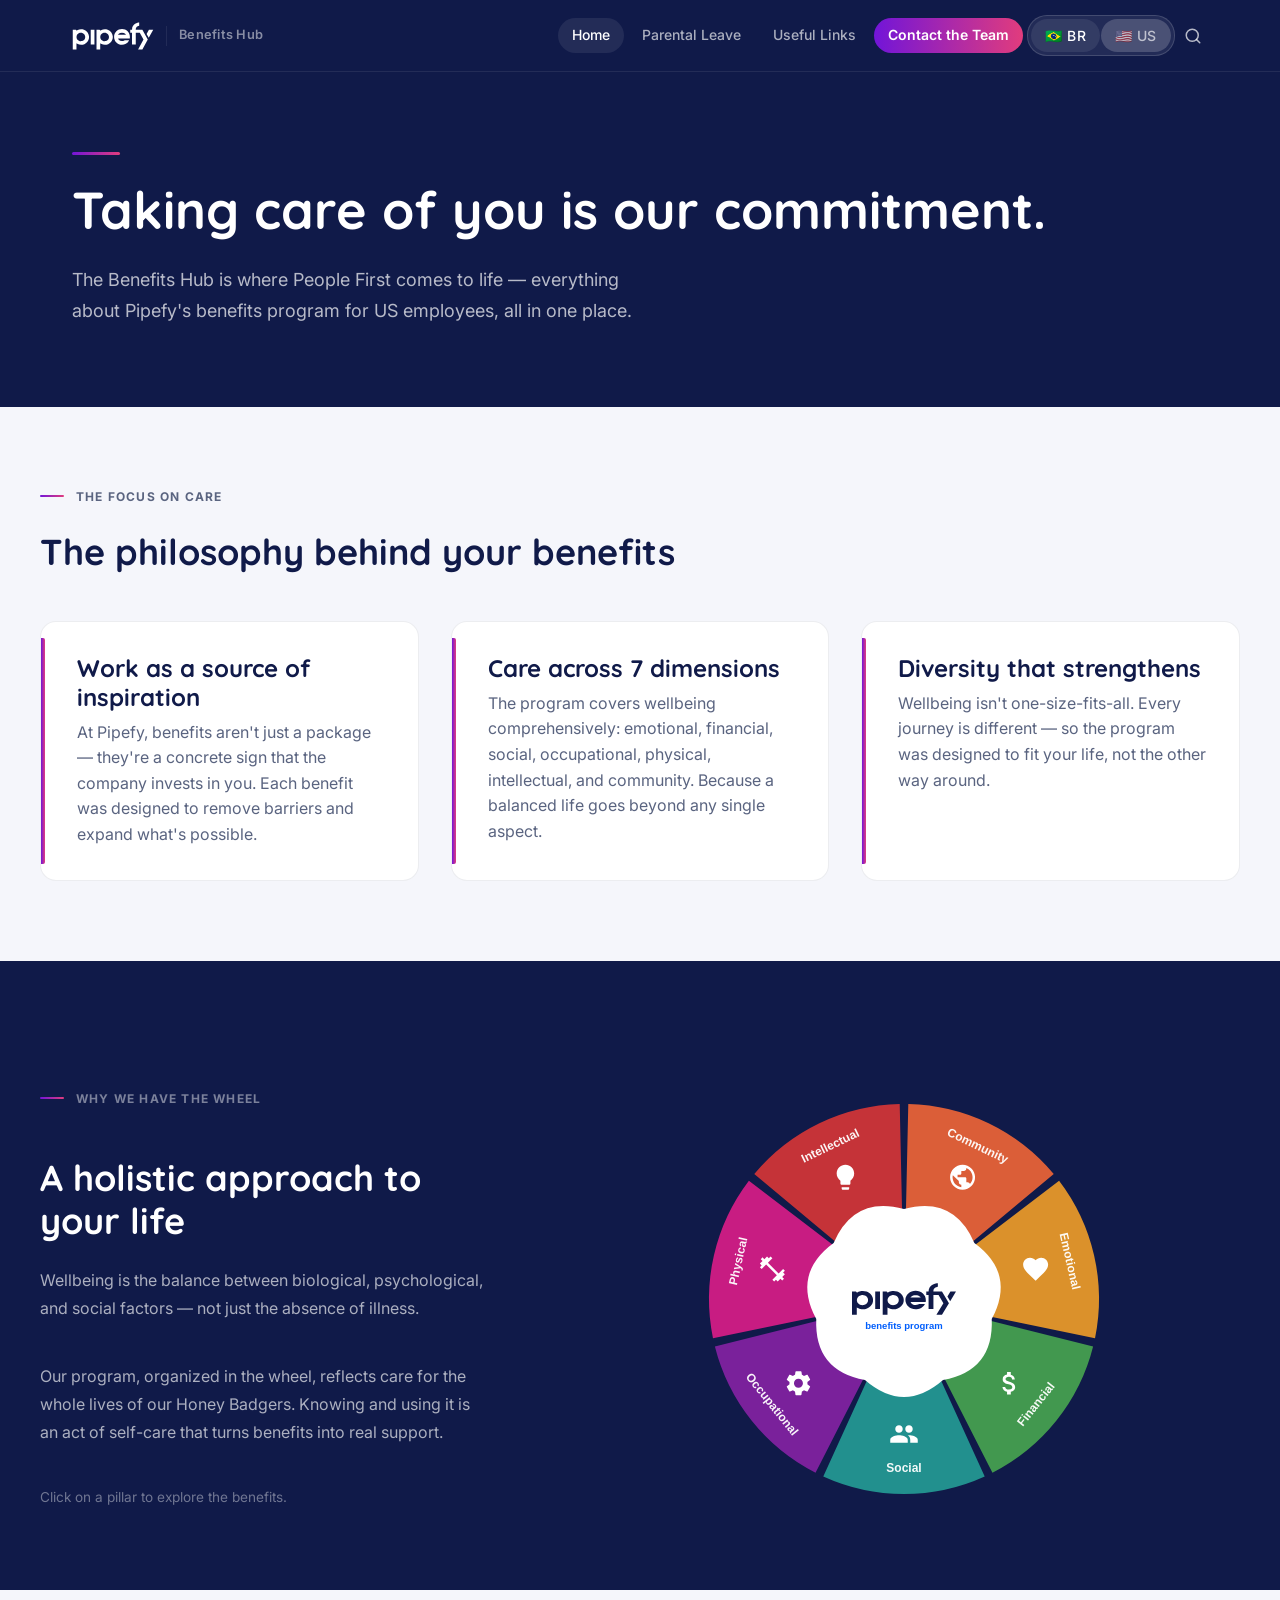
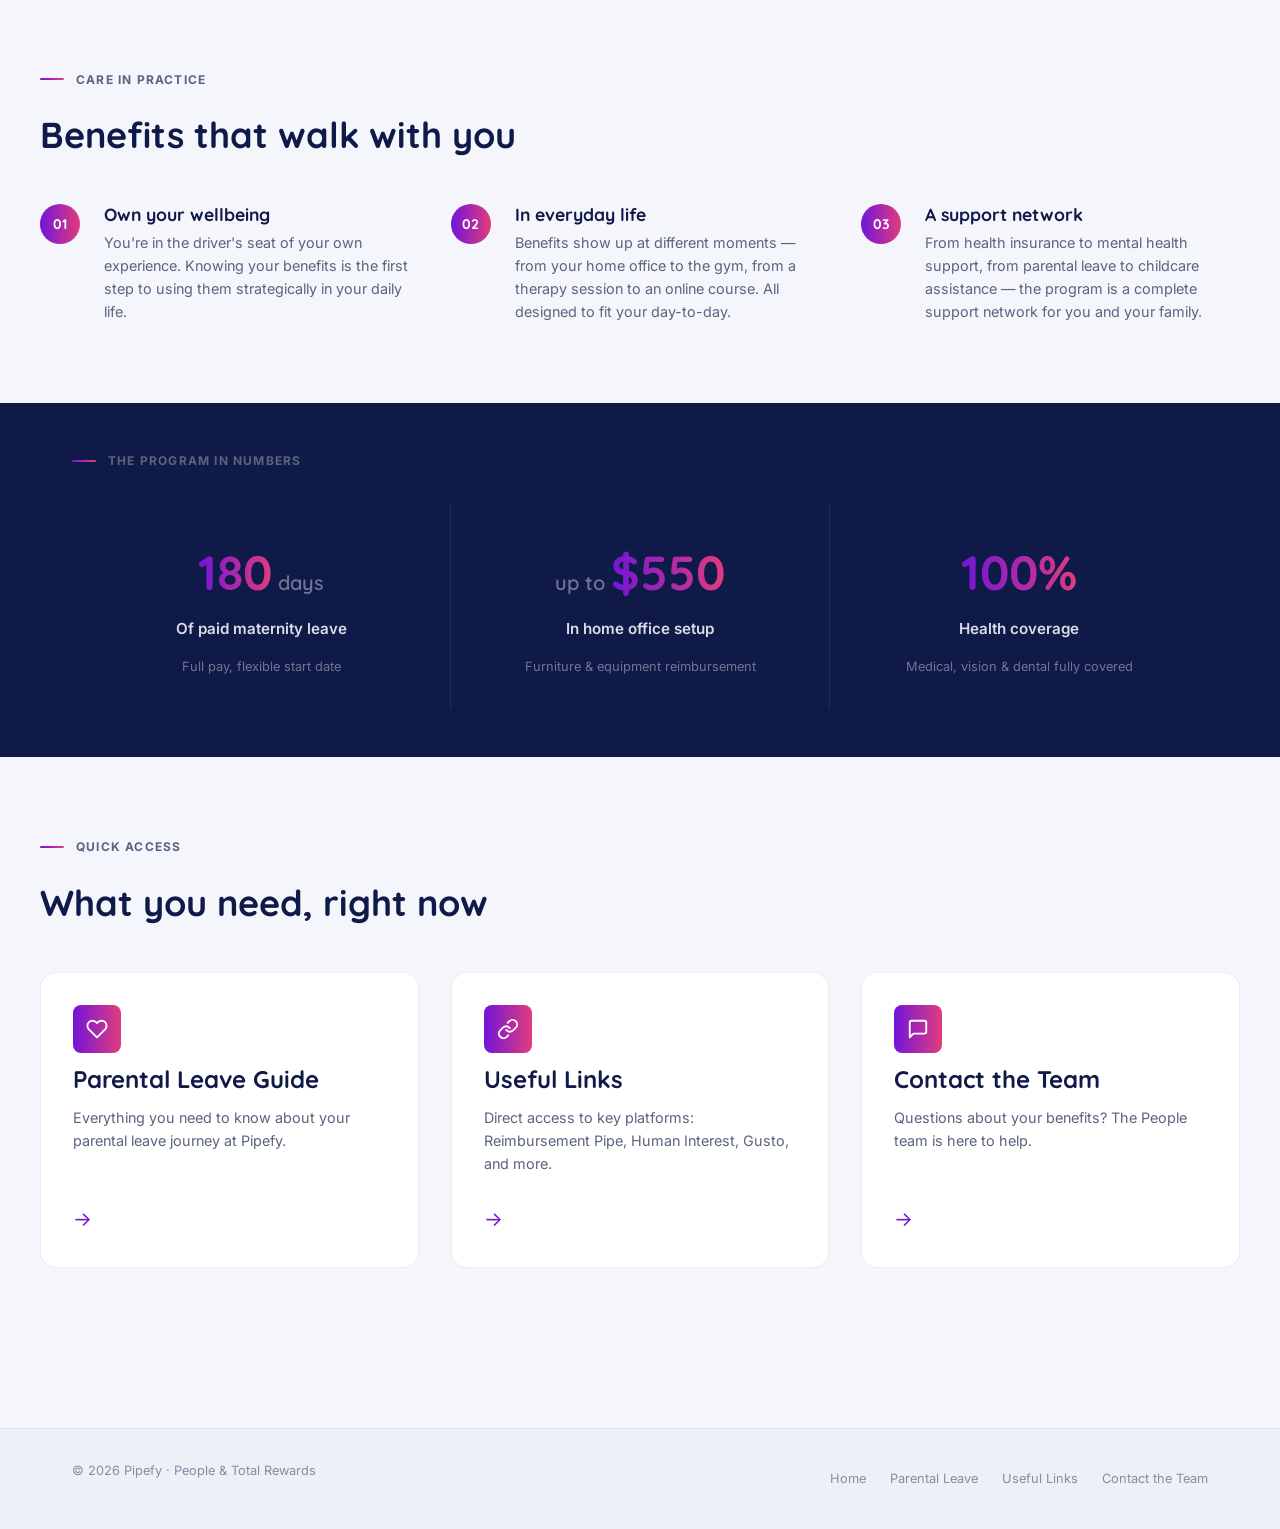
==== us/index.html @ 985cd5af "Criação do Hub US" ====
<!DOCTYPE html>
<html lang="en">
<head>
  <meta charset="UTF-8">
  <meta name="viewport" content="width=device-width, initial-scale=1.0">
  <meta name="description" content="Benefits Hub — Discover all Pipefy benefits for US employees">
  <title>Benefits Hub — Pipefy US</title>
  <link rel="preconnect" href="https://fonts.googleapis.com">
  <link rel="preconnect" href="https://fonts.gstatic.com" crossorigin>
  <link href="https://fonts.googleapis.com/css2?family=Inter:wght@300;400;500;600;700&family=Quicksand:wght@500;600;700&display=swap" rel="stylesheet">
  <link rel="stylesheet" href="../css/style.css">
</head>
<body>
  <a href="#main-content" class="skip-link">Skip to content</a>
  <div id="header-placeholder"></div>

  <main id="main-content">

    <section class="section-dark hero-section" aria-labelledby="hero-title">
      <div class="container">
        <div class="gradient-bar"></div>
        <h1 id="hero-title">Taking care of you is our commitment.</h1>
        <p class="hero-subtitle">The Benefits Hub is where People First comes to life — everything about Pipefy's benefits program for US employees, all in one place.</p>
      </div>
    </section>

    <section aria-labelledby="care-title">
      <div class="container section">
        <div class="section-label">The Focus on Care</div>
        <h2 id="care-title">The philosophy behind your benefits</h2>
        <div class="grid-3">
          <div class="card card-feature">
            <h3>Work as a source of inspiration</h3>
            <p style="color:var(--text-secondary);margin-top:0.5rem">At Pipefy, benefits aren't just a package — they're a concrete sign that the company invests in you. Each benefit was designed to remove barriers and expand what's possible.</p>
          </div>
          <div class="card card-feature">
            <h3>Care across 7 dimensions</h3>
            <p style="color:var(--text-secondary);margin-top:0.5rem">The program covers wellbeing comprehensively: emotional, financial, social, occupational, physical, intellectual, and community. Because a balanced life goes beyond any single aspect.</p>
          </div>
          <div class="card card-feature">
            <h3>Diversity that strengthens</h3>
            <p style="color:var(--text-secondary);margin-top:0.5rem">Wellbeing isn't one-size-fits-all. Every journey is different — so the program was designed to fit your life, not the other way around.</p>
          </div>
        </div>
      </div>
    </section>

    <section class="section-dark" aria-labelledby="wheel-title">
      <div class="container section">
        <div class="mandala-layout">
          <div class="mandala-text">
            <div class="section-label">Why we have the wheel</div>
            <h2 id="wheel-title">A holistic approach to your life</h2>
            <p>Wellbeing is the balance between biological, psychological, and social factors — not just the absence of illness.</p>
            <p>Our program, organized in the wheel, reflects care for the whole lives of our Honey Badgers. Knowing and using it is an act of self-care that turns benefits into real support.</p>
            <p style="color:rgba(255,255,255,0.4);font-size:0.85rem">Click on a pillar to explore the benefits.</p>
          </div>
          <div class="mandala-wheel">
            <canvas id="mandala" aria-label="Pipefy benefits wheel with 7 clickable pillars"></canvas>
          </div>
        </div>
      </div>
    </section>

    <section aria-labelledby="practice-title">
      <div class="container section">
        <div class="section-label">Care in Practice</div>
        <h2 id="practice-title">Benefits that walk with you</h2>
        <div class="grid-3">
          <div class="pratica-item">
            <div class="pratica-num" aria-hidden="true">01</div>
            <div>
              <h3>Own your wellbeing</h3>
              <p>You're in the driver's seat of your own experience. Knowing your benefits is the first step to using them strategically in your daily life.</p>
            </div>
          </div>
          <div class="pratica-item">
            <div class="pratica-num" aria-hidden="true">02</div>
            <div>
              <h3>In everyday life</h3>
              <p>Benefits show up at different moments — from your home office to the gym, from a therapy session to an online course. All designed to fit your day-to-day.</p>
            </div>
          </div>
          <div class="pratica-item">
            <div class="pratica-num" aria-hidden="true">03</div>
            <div>
              <h3>A support network</h3>
              <p>From health insurance to mental health support, from parental leave to childcare assistance — the program is a complete support network for you and your family.</p>
            </div>
          </div>
        </div>
      </div>
    </section>

    <section class="section-numbers" aria-label="Benefits program highlights">
      <div class="container">
        <div class="section-label" style="text-align:center;margin-bottom:var(--space-lg)">The program in numbers</div>
        <div class="numbers-grid">
          <div class="stat">
            <div><span class="stat-value">180</span><span class="stat-period"> days</span></div>
            <p class="stat-label">Of paid maternity leave</p>
            <p class="stat-detail">Full pay, flexible start date</p>
          </div>
          <div class="stat">
            <div><span class="stat-period">up to </span><span class="stat-value">$550</span></div>
            <p class="stat-label">In home office setup</p>
            <p class="stat-detail">Furniture &amp; equipment reimbursement</p>
          </div>
          <div class="stat">
            <div><span class="stat-value">100%</span></div>
            <p class="stat-label">Health coverage</p>
            <p class="stat-detail">Medical, vision &amp; dental fully covered</p>
          </div>
        </div>
      </div>
    </section>

    <section aria-labelledby="access-title">
      <div class="container section">
        <div class="section-label">Quick Access</div>
        <h2 id="access-title">What you need, right now</h2>
        <div class="grid-3">
          <a href="parental-leave.html" class="card card-link">
            <div class="card-link-icon" aria-hidden="true">
              <svg width="22" height="22" viewBox="0 0 24 24" fill="none" stroke="white" stroke-width="2" stroke-linecap="round" stroke-linejoin="round"><path d="M20.84 4.61a5.5 5.5 0 0 0-7.78 0L12 5.67l-1.06-1.06a5.5 5.5 0 0 0-7.78 7.78l1.06 1.06L12 21.23l7.78-7.78 1.06-1.06a5.5 5.5 0 0 0 0-7.78z"/></svg>
            </div>
            <h3>Parental Leave Guide</h3>
            <p>Everything you need to know about your parental leave journey at Pipefy.</p>
            <span class="card-link-arrow" aria-hidden="true">→</span>
          </a>
          <a href="useful-links.html" class="card card-link">
            <div class="card-link-icon" aria-hidden="true">
              <svg width="22" height="22" viewBox="0 0 24 24" fill="none" stroke="white" stroke-width="2" stroke-linecap="round" stroke-linejoin="round"><path d="M10 13a5 5 0 0 0 7.54.54l3-3a5 5 0 0 0-7.07-7.07l-1.72 1.71"/><path d="M14 11a5 5 0 0 0-7.54-.54l-3 3a5 5 0 0 0 7.07 7.07l1.71-1.71"/></svg>
            </div>
            <h3>Useful Links</h3>
            <p>Direct access to key platforms: Reimbursement Pipe, Human Interest, Gusto, and more.</p>
            <span class="card-link-arrow" aria-hidden="true">→</span>
          </a>
          <a href="contact.html" class="card card-link">
            <div class="card-link-icon" aria-hidden="true">
              <svg width="22" height="22" viewBox="0 0 24 24" fill="none" stroke="white" stroke-width="2" stroke-linecap="round" stroke-linejoin="round"><path d="M21 15a2 2 0 0 1-2 2H7l-4 4V5a2 2 0 0 1 2-2h14a2 2 0 0 1 2 2z"/></svg>
            </div>
            <h3>Contact the Team</h3>
            <p>Questions about your benefits? The People team is here to help.</p>
            <span class="card-link-arrow" aria-hidden="true">→</span>
          </a>
        </div>
      </div>
    </section>

  </main>

  <div id="footer-placeholder"></div>

  <!--
    BASE = '../' so components.js nav links resolve correctly from /us/.
    The mandala click handler uses pillar slugs directly (no BASE prefix)
    because US pillar pages live flat in /us/, not in a /pilares/ subfolder.
  -->
  <script>const BASE = '../';</script>
  <script src="../js/components.js"></script>

  <script>
  (function() {

    const LOGO_D = 'M245.43 51.1485C245.43 51.0985 245.43 49.5185 245.44 49.4585C245.95 40.4285 254.89 38.9685 256.14 38.8585V28.9785C253.12 28.8085 233.56 31.7185 233.76 51.1285C233.77 51.1285 233.78 51.1485 233.78 51.1485H228.18V60.6685H233.72V97.6185H245.44V60.6685H257.84L269.48 82.0385L252.63 112.938H266.04L282.9 82.0285L266.06 51.1585H245.42L245.43 51.1485ZM286.46 51.1485L279.24 64.4985L285.9 76.6885L299.9 51.1285H286.47L286.46 51.1485ZM161.58 76.9585C160.45 81.9685 156.53 85.8385 151.45 86.9585C141.57 89.1285 132.93 80.5885 135.13 70.8385C136.26 65.8285 140.18 61.9585 145.25 60.8385C155.13 58.6685 163.78 67.2085 161.58 76.9585ZM158.04 51.2085C145.06 46.3085 134.68 53.9685 134.68 53.9685L132.62 51.2285H123.06V113.028H134.61V93.6485C134.61 93.6485 140.88 98.2485 149.25 98.2485C163.68 98.2485 175.25 85.9385 173.77 71.3985C172.85 62.3385 166.66 54.4685 158.05 51.2185L158.04 51.2085ZM189.98 67.0085L189.981 67.0061C190.055 66.8564 193.06 60.7385 202.48 60.7385C211.97 60.7385 214.98 66.9985 214.98 67.0085H189.98ZM202.53 49.3185C188.89 49.3185 177.83 60.2685 177.83 73.7785C177.83 87.2885 188.89 98.2385 202.53 98.2385C210.04 98.2385 219.78 94.5085 224.97 83.9285H211C210.23 84.5985 209.33 85.2185 208.28 85.7285C206.7 86.4785 204.8 86.9685 202.49 86.9685C193.98 86.9685 190.62 80.5285 190.44 78.7285H226.72C226.766 78.2739 226.831 77.8163 226.896 77.355L226.896 77.3544C226.999 76.6288 227.103 75.8942 227.14 75.1485C227.93 60.2585 215.95 49.3285 202.55 49.3285L202.53 49.3185ZM105.01 97.6885H116.58V51.2185H105.01V97.6885ZM77.4 86.9584C82.47 85.8384 86.39 81.9684 87.52 76.9584C89.72 67.2084 81.07 58.6684 71.19 60.8384C66.12 61.9584 62.2 65.8284 61.07 70.8384C58.87 80.5884 67.52 89.1284 77.4 86.9584ZM60.62 53.9684C60.62 53.9684 71 46.3084 83.98 51.2084L83.99 51.2184C92.6 54.4684 98.79 62.3384 99.71 71.3984C101.19 85.9384 89.62 98.2484 75.19 98.2484C66.81 98.2484 60.54 93.6484 60.54 93.6484V113.028H49V51.2284H58.56L60.62 53.9684Z';

    const pilares = [
      { nome: 'Community',    cor: '#FF6B35', slug: 'community'    },
      { nome: 'Emotional',    cor: '#FFA726', slug: 'emotional'    },
      { nome: 'Financial',    cor: '#4CAF50', slug: 'financial'    },
      { nome: 'Social',       cor: '#26A69A', slug: 'social'       },
      { nome: 'Occupational', cor: '#8E24AA', slug: 'occupational' },
      { nome: 'Physical',     cor: '#E91E8C', slug: 'physical'     },
      { nome: 'Intellectual', cor: '#E53935', slug: 'intellectual' },
    ];

    const ICON_PATHS = [
      // Community — globe
      'M12 2C6.48 2 2 6.48 2 12s4.48 10 10 10 10-4.48 10-10S17.52 2 12 2zm-1 17.93c-3.95-.49-7-3.85-7-7.93 0-.62.08-1.21.21-1.79L9 15v1c0 1.1.9 2 2 2v1.93zm6.9-2.54c-.26-.81-1-1.39-1.9-1.39h-1v-3c0-.55-.45-1-1-1H8v-2h2c.55 0 1-.45 1-1V7h2c1.1 0 2-.9 2-2v-.41c2.93 1.19 5 4.06 5 7.41 0 2.08-.8 3.97-2.1 5.39z',
      // Emotional — heart
      'M12 21.35l-1.45-1.32C5.4 15.36 2 12.28 2 8.5 2 5.42 4.42 3 7.5 3c1.74 0 3.41.81 4.5 2.09C13.09 3.81 14.76 3 16.5 3 19.58 3 22 5.42 22 8.5c0 3.78-3.4 6.86-8.55 11.54L12 21.35z',
      // Financial — dollar sign
      'M11.8 10.9c-2.27-.59-3-1.2-3-2.15 0-1.09 1.01-1.85 2.7-1.85 1.78 0 2.44.85 2.5 2.1h2.21c-.07-1.72-1.12-3.3-3.21-3.81V3h-3v2.16c-1.94.42-3.5 1.68-3.5 3.61 0 2.31 1.91 3.46 4.7 4.13 2.5.6 3 1.48 3 2.41 0 .69-.49 1.79-2.7 1.79-2.06 0-2.87-.92-2.98-2.1h-2.2c.12 2.19 1.76 3.42 3.68 3.83V21h3v-2.15c1.95-.37 3.5-1.5 3.5-3.55 0-2.84-2.43-3.81-4.7-4.4z',
      // Social — group
      'M16 11c1.66 0 2.99-1.34 2.99-3S17.66 5 16 5c-1.66 0-3 1.34-3 3s1.34 3 3 3zm-8 0c1.66 0 2.99-1.34 2.99-3S9.66 5 8 5C6.34 5 5 6.34 5 8s1.34 3 3 3zm0 2c-2.33 0-7 1.17-7 3.5V19h14v-2.5c0-2.33-4.67-3.5-7-3.5zm8 0c-.29 0-.62.02-.97.05 1.16.84 1.97 1.97 1.97 3.45V19h6v-2.5c0-2.33-4.67-3.5-7-3.5z',
      // Occupational — gear
      'M19.14 12.94c.04-.3.06-.61.06-.94 0-.32-.02-.64-.07-.94l2.03-1.58c.18-.14.23-.41.12-.61l-1.92-3.32c-.12-.22-.37-.29-.59-.22l-2.39.96c-.5-.38-1.03-.7-1.62-.94l-.36-2.54c-.04-.24-.24-.41-.48-.41h-3.84c-.24 0-.43.17-.47.41l-.36 2.54c-.59.24-1.13.57-1.62.94l-2.39-.96c-.22-.08-.47 0-.59.22L2.74 8.87c-.12.21-.08.47.12.61l2.03 1.58c-.05.3-.09.63-.09.94s.02.64.07.94l-2.03 1.58c-.18.14-.23.41-.12.61l1.92 3.32c.12.22.37.29.59.22l2.39-.96c.5.38 1.03.7 1.62.94l.36 2.54c.05.24.24.41.48.41h3.84c.24 0 .44-.17.47-.41l.36-2.54c.59-.24 1.13-.56 1.62-.94l2.39.96c.22.08.47 0 .59-.22l1.92-3.32c.12-.22.07-.47-.12-.61l-2.01-1.58zM12 15.6c-1.98 0-3.6-1.62-3.6-3.6s1.62-3.6 3.6-3.6 3.6 1.62 3.6 3.6-1.62 3.6-3.6 3.6z',
      // Physical — dumbbell
      'M20.57 14.86L22 13.43 20.57 12 17 15.57 8.43 7 12 3.43 10.57 2 9.14 3.43 7.71 2 5.57 4.14 4.14 2.71 2.71 4.14l1.43 1.43L2 7.71l1.43 1.43L2 10.57 3.43 12 7 8.43 15.57 17 12 20.57 13.43 22l1.43-1.43L16.29 22l2.14-2.14 1.43 1.43 1.43-1.43-1.43-1.43L22 16.29z',
      // Intellectual — lightbulb
      'M9 21c0 .55.45 1 1 1h4c.55 0 1-.45 1-1v-1H9v1zm3-19C8.14 2 5 5.14 5 9c0 2.38 1.19 4.47 3 5.74V17c0 .55.45 1 1 1h6c.55 0 1-.45 1-1v-2.26c1.81-1.27 3-3.36 3-5.74 0-3.86-3.14-7-7-7z',
    ];

    const canvas = document.getElementById('mandala');
    if (!canvas) return;

    const dpr = window.devicePixelRatio || 1;
    const SIZE = 420;
    canvas.width  = SIZE * dpr;
    canvas.height = SIZE * dpr;
    canvas.style.width  = SIZE + 'px';
    canvas.style.height = SIZE + 'px';
    const ctx = canvas.getContext('2d');
    ctx.scale(dpr, dpr);

    const CX = SIZE / 2, CY = SIZE / 2, R = 195, r = 90, BUMP = 25, N = 7;
    const SA = (Math.PI * 2) / N, GAP = 0.022;
    let hov = -1, loadedCount = 0;

    function makeIconImg(pathD) {
      const svg = `<svg viewBox="0 0 24 24" fill="white" xmlns="http://www.w3.org/2000/svg"><path d="${pathD}"/></svg>`;
      const img = new Image();
      img.onload = () => { loadedCount++; if (loadedCount === N + 1) draw(); };
      img.src = 'data:image/svg+xml;charset=utf-8,' + encodeURIComponent(svg);
      return img;
    }

    const iconImgs = ICON_PATHS.map(makeIconImg);

    const logoSvg = `<svg viewBox="49 18 250.9 106" xmlns="http://www.w3.org/2000/svg"><path fill-rule="evenodd" clip-rule="evenodd" d="${LOGO_D}" fill="#101A49"/></svg>`;
    const logoImg = new Image();
    logoImg.onload = () => { loadedCount++; if (loadedCount === N + 1) draw(); };
    logoImg.src = 'data:image/svg+xml;charset=utf-8,' + encodeURIComponent(logoSvg);

    function seg(i) {
      const s = -Math.PI / 2 + i * SA + GAP;
      const e = -Math.PI / 2 + (i + 1) * SA - GAP;
      return { s, e, mid: (s + e) / 2 };
    }

    function drawSegs() {
      pilares.forEach((p, i) => {
        const { s, e, mid } = seg(i), isH = hov === i;
        const ox = isH ? Math.cos(mid) * 8 : 0, oy = isH ? Math.sin(mid) * 8 : 0;
        ctx.save(); ctx.translate(ox, oy);
        ctx.beginPath();
        ctx.moveTo(CX + r * Math.cos(s), CY + r * Math.sin(s));
        ctx.lineTo(CX + R * Math.cos(s), CY + R * Math.sin(s));
        ctx.arc(CX, CY, R, s, e);
        ctx.lineTo(CX + r * Math.cos(e), CY + r * Math.sin(e));
        ctx.arc(CX, CY, r, e, s, true);
        ctx.closePath();
        ctx.fillStyle = isH ? p.cor : p.cor + 'D9';
        ctx.fill();
        ctx.restore();
      });
    }

    function drawWavy() {
      ctx.beginPath();
      for (let i = 0; i < N; i++) {
        const ba = -Math.PI / 2 + i * SA, ma = ba + SA / 2, na = -Math.PI / 2 + (i + 1) * SA;
        const x1 = CX + r * Math.cos(ba), y1 = CY + r * Math.sin(ba);
        const cpx = CX + (r + BUMP) * Math.cos(ma), cpy = CY + (r + BUMP) * Math.sin(ma);
        const x2 = CX + r * Math.cos(na), y2 = CY + r * Math.sin(na);
        if (i === 0) ctx.moveTo(x1, y1);
        ctx.quadraticCurveTo(cpx, cpy, x2, y2);
      }
      ctx.closePath(); ctx.fillStyle = 'white'; ctx.fill();
    }

    function drawLabels() {
      const ICON_SIZE = 30;
      pilares.forEach((p, i) => {
        const { s, e, mid } = seg(i), isH = hov === i;
        const ox = isH ? Math.cos(mid) * 8 : 0, oy = isH ? Math.sin(mid) * 8 : 0;
        const avail = R - r - BUMP;
        const ir = r + BUMP + avail * 0.25;
        const lr = r + BUMP + avail * 0.68;
        const ix = CX + ir * Math.cos(mid) + ox, iy = CY + ir * Math.sin(mid) + oy;
        if (iconImgs[i].complete && iconImgs[i].naturalWidth > 0) {
          ctx.drawImage(iconImgs[i], ix - ICON_SIZE / 2, iy - ICON_SIZE / 2, ICON_SIZE, ICON_SIZE);
        }
        ctx.save();
        ctx.translate(CX + lr * Math.cos(mid) + ox, CY + lr * Math.sin(mid) + oy);
        const textRot = Math.sin(mid) > 0 ? mid + Math.PI * 1.5 : mid + Math.PI * 0.5;
        ctx.rotate(textRot);
        ctx.fillStyle = 'rgba(255,255,255,0.95)';
        ctx.font = 'bold 12px sans-serif';
        ctx.textAlign = 'center'; ctx.textBaseline = 'middle';
        ctx.fillText(p.nome, 0, 0);
        ctx.restore();
      });
    }

    function drawCenter() {
      ctx.beginPath();
      ctx.arc(CX, CY, r - 4, 0, Math.PI * 2);
      ctx.fillStyle = 'white'; ctx.fill();
      if (logoImg.complete && logoImg.naturalWidth > 0) {
        ctx.drawImage(logoImg, CX - 52, CY - 20, 104, 40);
      } else {
        ctx.fillStyle = '#101A49';
        ctx.font = 'bold 20px sans-serif';
        ctx.textAlign = 'center'; ctx.textBaseline = 'middle';
        ctx.fillText('pipefy', CX, CY - 10);
      }
      ctx.fillStyle = '#005EFC';
      ctx.font = 'bold 9.5px sans-serif';
      ctx.textAlign = 'center'; ctx.textBaseline = 'middle';
      ctx.fillText('benefits program', CX, CY + 27);
    }

    function draw() {
      ctx.clearRect(0, 0, SIZE, SIZE);
      drawSegs(); drawWavy(); drawLabels(); drawCenter();
    }

    function getHov(x, y) {
      const dx = x - CX, dy = y - CY, d = Math.sqrt(dx * dx + dy * dy);
      if (d < r || d > R) return -1;
      let a = Math.atan2(dy, dx) + Math.PI / 2;
      if (a < 0) a += Math.PI * 2;
      return Math.floor(a / SA) % N;
    }

    canvas.addEventListener('mousemove', e => {
      const rect = canvas.getBoundingClientRect();
      const x = (e.clientX - rect.left) * (SIZE / rect.width);
      const y = (e.clientY - rect.top) * (SIZE / rect.height);
      const idx = getHov(x, y);
      if (idx !== hov) { hov = idx; draw(); canvas.style.cursor = idx >= 0 ? 'pointer' : 'default'; }
    });

    canvas.addEventListener('mouseleave', () => { hov = -1; draw(); canvas.style.cursor = 'default'; });

    canvas.addEventListener('click', e => {
      const rect = canvas.getBoundingClientRect();
      const x = (e.clientX - rect.left) * (SIZE / rect.width);
      const y = (e.clientY - rect.top) * (SIZE / rect.height);
      const idx = getHov(x, y);
      // US pillar pages live flat in /us/ — no /pilares/ subfolder
      if (idx >= 0) window.location.href = pilares[idx].slug + '.html';
    });

    draw();

  })();
  </script>
</body>
</html>
---- css/style.css ----
/* ================================================
   Benefits Hub — Pipefy · Tema Híbrido
   ================================================ */

:root {
  --color-primary:    #005EFC;
  --color-dark:       #101A49;
  --color-gray:       #E6E6E6;
  --color-white:      #FFFFFF;
  --color-hr-primary: #7215D8;
  --color-hr-shade:   #520F9A;
  --color-hr-tint:    #9544ED;
  --color-hr-magenta: #E13C7D;
  --gradient:         linear-gradient(to right, #7215D8, #E13C7D);
  --gradient-reverse: linear-gradient(to left,  #7215D8, #E13C7D);
  --bg-page:          #F5F6FB;
  --bg-card:          #FFFFFF;
  --bg-card-hover:    #EEF0FA;
  --bg-dark:          #101A49;
  --bg-dark-card:     #162058;
  --bg-dark-card-hover: #1A2665;
  --border-subtle:    rgba(16, 26, 73, 0.08);
  --border-dark:      rgba(255, 255, 255, 0.08);
  --text-primary:     #101A49;
  --text-secondary:   #5A6480;
  --text-link:        #005EFC;
  --font-heading: 'Quicksand', sans-serif;
  --font-body:    'Inter', sans-serif;
  --space-xs: 0.5rem; --space-sm: 1rem; --space-md: 1.5rem;
  --space-lg: 2rem;   --space-xl: 3rem; --space-2xl: 5rem;
  --radius-sm: 8px; --radius-md: 16px; --radius-lg: 24px;
  --max-width: 1200px; --header-height: 72px;
  --transition: 0.2s ease;
}

*, *::before, *::after { box-sizing: border-box; margin: 0; padding: 0; }
html { scroll-behavior: smooth; }
body {
  background-color: var(--bg-page);
  color: var(--text-primary);
  font-family: var(--font-body);
  font-size: 1rem;
  line-height: 1.6;
  -webkit-font-smoothing: antialiased;
}
img { max-width: 100%; display: block; }
ul, ol { list-style: none; }

.skip-link {
  position: absolute; top: -100%; left: var(--space-sm);
  background: var(--color-primary); color: var(--color-white);
  padding: 0.5rem 1rem; border-radius: var(--radius-sm);
  font-weight: 600; z-index: 9999; transition: top var(--transition);
}
.skip-link:focus { top: var(--space-sm); }

a { color: var(--text-link); text-decoration: none; transition: color var(--transition); }
a:hover { color: var(--color-hr-primary); }
a:focus-visible { outline: 2px solid var(--color-primary); outline-offset: 3px; border-radius: 4px; }

h1, h2, h3, h4 { font-family: var(--font-heading); font-weight: 700; line-height: 1.2; }
h1 { font-size: clamp(2rem, 5vw, 3.25rem); }
h2 { font-size: clamp(1.5rem, 3vw, 2.25rem); }
h3 { font-size: clamp(1.125rem, 2vw, 1.5rem); }
h4 { font-size: 1.125rem; }
p { margin-bottom: var(--space-sm); }
p:last-child { margin-bottom: 0; }

.container { width: 100%; max-width: var(--max-width); margin: 0 auto; padding: 0 var(--space-lg); }
.section { padding: var(--space-2xl) 0; }

/* HEADER */
.site-header {
  position: sticky; top: 0; z-index: 100;
  height: var(--header-height);
  background-color: var(--bg-dark);
  border-bottom: 1px solid var(--border-dark);
}
.site-header .container { height: 100%; display: flex; align-items: center; justify-content: space-between; gap: var(--space-lg); }
.header-logo { display: flex; align-items: center; gap: 0.75rem; text-decoration: none; flex-shrink: 0; }
.header-logo:focus-visible { outline: 2px solid var(--color-primary); outline-offset: 4px; border-radius: var(--radius-sm); }
.logo-divider { width: 1px; height: 20px; background-color: var(--border-dark); }
.logo-label { font-size: 0.8rem; font-weight: 600; color: rgba(255,255,255,0.5); letter-spacing: 0.02em; white-space: nowrap; }
.site-nav { display: flex; align-items: center; gap: 0.25rem; }
.site-nav a { color: rgba(255,255,255,0.65); font-size: 0.875rem; font-weight: 500; padding: 0.4rem 0.875rem; border-radius: 20px; transition: color var(--transition), background-color var(--transition); white-space: nowrap; }
.site-nav a:hover, .site-nav a[aria-current="page"] { color: var(--color-white); background-color: rgba(255,255,255,0.08); }
.site-nav a:focus-visible { outline: 2px solid var(--color-primary); outline-offset: 2px; }
.nav-cta { background: var(--gradient) !important; color: var(--color-white) !important; font-weight: 600 !important; }
.nav-cta:hover { opacity: 0.88; }

/* FOOTER */
.site-footer { background-color: #EEF0F7; border-top: 1px solid var(--border-subtle); padding: var(--space-lg) 0; margin-top: var(--space-2xl); }
.footer-inner { display: flex; align-items: center; justify-content: space-between; flex-wrap: wrap; gap: var(--space-md); }
.footer-copy { font-size: 0.8rem; color: var(--text-secondary); opacity: 0.7; }
.footer-nav { display: flex; gap: var(--space-md); }
.footer-nav a { font-size: 0.8rem; color: var(--text-secondary); opacity: 0.7; transition: color var(--transition), opacity var(--transition); }
.footer-nav a:hover { color: var(--color-primary); opacity: 1; }

/* SEÇÃO DARK */
.section-dark { background-color: var(--bg-dark); color: var(--color-white); }
.section-dark h1, .section-dark h2, .section-dark h3, .section-dark h4 { color: var(--color-white); }
.section-dark p { color: rgba(255,255,255,0.65); }
.section-dark .card { background-color: var(--bg-dark-card); border-color: var(--border-dark); }
.section-dark .card:hover { background-color: var(--bg-dark-card-hover); box-shadow: none; }
.section-dark .section-label::before { background: var(--gradient); }
.section-dark .section-label { color: rgba(255,255,255,0.45); }

/* CARD */
.card { background-color: var(--bg-card); border: 1px solid var(--border-subtle); border-radius: var(--radius-md); padding: var(--space-lg); transition: transform var(--transition), box-shadow var(--transition); }
.card:hover { transform: translateY(-2px); box-shadow: 0 8px 24px rgba(16,26,73,0.08); }

/* CARD FEATURE (borda gradiente) */
.card-feature { position: relative; padding-left: calc(var(--space-lg) + 4px); }
.card-feature::before {
  content: ''; position: absolute; left: 0; top: var(--radius-md); bottom: var(--radius-md);
  width: 4px; border-radius: 0 2px 2px 0;
  background: var(--gradient);
}

/* CARD LINK */
a.card-link { display: flex; flex-direction: column; gap: 0.75rem; text-decoration: none; color: var(--text-primary); }
a.card-link h3 { color: var(--text-primary); transition: color var(--transition); }
a.card-link:hover h3 { color: var(--color-hr-primary); }
a.card-link p { color: var(--text-secondary); font-size: 0.9rem; }
.card-link-icon { width: 48px; height: 48px; border-radius: var(--radius-sm); background: var(--gradient); display: flex; align-items: center; justify-content: center; flex-shrink: 0; }
.card-link-icon svg { color: white; }
.card-link-arrow { font-size: 1.25rem; color: var(--color-hr-primary); margin-top: auto; }

/* UTILITÁRIOS */
.text-gradient { background: var(--gradient); -webkit-background-clip: text; -webkit-text-fill-color: transparent; background-clip: text; }
.gradient-bar { height: 3px; width: 48px; background: var(--gradient); border-radius: 2px; margin-bottom: var(--space-md); }
.badge { display: inline-block; font-size: 0.7rem; font-weight: 700; text-transform: uppercase; letter-spacing: 0.08em; padding: 0.25rem 0.75rem; border-radius: 20px; background: var(--gradient); color: var(--color-white); }
.section-label { display: flex; align-items: center; gap: 0.75rem; margin-bottom: var(--space-md); font-size: 0.75rem; font-weight: 700; text-transform: uppercase; letter-spacing: 0.1em; color: var(--text-secondary); }
.section-label::before { content: ''; display: block; width: 24px; height: 2px; background: var(--gradient); border-radius: 2px; flex-shrink: 0; }

/* HERO */
.hero-section { padding: var(--space-2xl) 0; }
.hero-subtitle { font-size: 1.125rem; color: rgba(255,255,255,0.7) !important; max-width: 580px; margin-top: var(--space-md); line-height: 1.7; }

/* GRIDS */
.grid-3 { display: grid; grid-template-columns: repeat(auto-fit, minmax(280px, 1fr)); gap: var(--space-lg); margin-top: var(--space-xl); }
.grid-2 { display: grid; grid-template-columns: repeat(auto-fit, minmax(300px, 1fr)); gap: var(--space-lg); margin-top: var(--space-xl); }

/* MANDALA */
.mandala-layout { display: grid; grid-template-columns: 2fr 3fr; gap: var(--space-2xl); align-items: center; margin-top: var(--space-xl); }
.mandala-text { display: flex; flex-direction: column; gap: var(--space-md); }
.mandala-text h2 { color: var(--color-white); }
.mandala-text p { color: rgba(255,255,255,0.65); line-height: 1.75; }
.mandala-wheel { display: flex; justify-content: center; }
.mandala-wheel canvas { max-width: 100%; cursor: default; }
.mandala-caption { text-align: center; font-size: 0.8rem; color: rgba(255,255,255,0.35); margin-top: var(--space-sm); }

/* CUIDADO NA PRÁTICA */
.pratica-item { display: flex; gap: var(--space-md); align-items: flex-start; }
.pratica-num {
  width: 40px; height: 40px; flex-shrink: 0; border-radius: 50%;
  background: var(--gradient); display: flex; align-items: center; justify-content: center;
  font-family: var(--font-heading); font-weight: 700; font-size: 0.875rem; color: white;
}
.pratica-item h3 { font-size: 1.1rem; margin-bottom: 0.35rem; }
.pratica-item p { color: var(--text-secondary); font-size: 0.9rem; }

/* NÚMEROS */
.section-numbers { background-color: var(--bg-dark); padding: var(--space-xl) 0; }
.numbers-grid { display: grid; grid-template-columns: repeat(3, 1fr); gap: 1px; background: var(--border-dark); }
.stat { padding: var(--space-lg) var(--space-xl); background: var(--bg-dark); text-align: center; }
.stat-value { display: inline; font-family: var(--font-heading); font-size: clamp(2rem, 4vw, 3rem); font-weight: 700; background: var(--gradient); -webkit-background-clip: text; -webkit-text-fill-color: transparent; background-clip: text; }
.stat-period { font-family: var(--font-heading); font-size: 1.25rem; font-weight: 600; color: rgba(255,255,255,0.4); }
.stat-label { font-size: 0.95rem; font-weight: 600; color: rgba(255,255,255,0.85); margin-top: 0.35rem; }
.stat-detail { font-size: 0.8rem; color: rgba(255,255,255,0.4); margin-top: 0.2rem; }

/* PÁGINA PLACEHOLDER */
.page-placeholder { min-height: 60vh; display: flex; flex-direction: column; align-items: center; justify-content: center; text-align: center; gap: var(--space-md); padding: var(--space-2xl) var(--space-lg); }
.page-placeholder .badge { background: var(--bg-card); border: 1px solid var(--border-subtle); color: var(--text-secondary); }
.page-placeholder p { color: var(--text-secondary); max-width: 480px; }

/* RESPONSIVO */
@media (max-width: 900px) {
  .mandala-layout { grid-template-columns: 1fr; }
  .mandala-text { text-align: center; align-items: center; }
  .numbers-grid { grid-template-columns: 1fr; }
  .stat { border-bottom: 1px solid var(--border-dark); }
  .stat:last-child { border-bottom: none; }
}
@media (max-width: 768px) {
  .container { padding: 0 var(--space-sm); }
  .site-nav { display: none; }
  .footer-inner { flex-direction: column; text-align: center; }
  .footer-nav { justify-content: center; }
  .grid-3, .grid-2 { grid-template-columns: 1fr; }
}

/* ================================================
   PILAR PAGES
   ================================================ */

.pilar-hero { padding: var(--space-xl) 0 var(--space-2xl); }

.pilar-badge {
  display: inline-block; font-size: 0.72rem; font-weight: 700;
  text-transform: uppercase; letter-spacing: 0.1em;
  color: var(--pilar-color, #7215D8);
  background: rgba(255,255,255,0.08);
  padding: 0.3rem 0.85rem; border-radius: 20px;
  border: 1px solid rgba(255,255,255,0.18);
  margin-bottom: var(--space-md);
}

.pilar-hero h1 { max-width: 680px; }
.pilar-hero .pilar-desc { color: rgba(255,255,255,0.65); max-width: 600px; font-size: 1.1rem; line-height: 1.7; margin-top: var(--space-md); }

.benefits-quicknav { display: flex; flex-wrap: wrap; gap: 0.5rem; margin-top: var(--space-lg); }
.benefits-quicknav a {
  font-size: 0.78rem; font-weight: 600; padding: 0.35rem 0.85rem;
  border-radius: 20px; border: 1px solid rgba(255,255,255,0.2);
  color: rgba(255,255,255,0.65); text-decoration: none;
  transition: all var(--transition);
}
.benefits-quicknav a:hover { background: rgba(255,255,255,0.1); color: white; border-color: rgba(255,255,255,0.45); }

.benefit-card {
  background: var(--bg-card); border: 1px solid var(--border-subtle);
  border-left: 4px solid var(--pilar-color, #7215D8);
  border-radius: var(--radius-md); padding: var(--space-lg);
  margin-bottom: var(--space-lg);
  scroll-margin-top: calc(var(--header-height) + 1.5rem);
}

.benefit-title-row {
  display: flex; align-items: flex-start; justify-content: space-between;
  gap: var(--space-md); flex-wrap: wrap;
  padding-bottom: var(--space-md); margin-bottom: var(--space-lg);
  border-bottom: 1px solid var(--border-subtle);
}
.benefit-title-row h2 { font-size: 1.3rem; }

.benefit-partner {
  font-size: 0.72rem; font-weight: 700; white-space: nowrap;
  color: var(--pilar-color, #7215D8);
  border: 1.5px solid var(--pilar-color, #7215D8);
  padding: 0.2rem 0.65rem; border-radius: 20px;
  flex-shrink: 0; margin-top: 0.2rem;
}

.benefit-layers { display: flex; flex-direction: column; gap: 0; }

.layer { padding: var(--space-md) 0; border-bottom: 1px solid var(--border-subtle); }
.layer:last-child { border-bottom: none; padding-bottom: 0; }
.layer:first-child { padding-top: 0; }

.layer-label {
  display: block; font-size: 0.68rem; font-weight: 700;
  text-transform: uppercase; letter-spacing: 0.1em;
  color: var(--pilar-color, #7215D8); margin-bottom: 0.5rem;
}

.layer p, .layer li { color: var(--text-secondary); font-size: 0.9rem; line-height: 1.7; }
.layer p:last-child { margin-bottom: 0; }
.layer ul { list-style: disc; padding-left: 1.25rem; display: flex; flex-direction: column; gap: 0.3rem; }
.layer ol { list-style: decimal; padding-left: 1.25rem; display: flex; flex-direction: column; gap: 0.35rem; }

.action-links { display: flex; flex-wrap: wrap; gap: 0.5rem; margin-top: var(--space-sm); }
.action-link {
  display: inline-flex; align-items: center; gap: 0.35rem; font-size: 0.82rem; font-weight: 600;
  color: var(--pilar-color, #7215D8); text-decoration: none;
  padding: 0.4rem 0.9rem; border-radius: 20px;
  border: 1.5px solid var(--pilar-color, #7215D8);
  transition: all var(--transition);
}
.action-link:hover { background: var(--pilar-color, #7215D8); color: white; }

.faq-section { margin-top: var(--space-md); padding-top: var(--space-md); border-top: 1px solid var(--border-subtle); }
.faq-section-label { font-size: 0.68rem; font-weight: 700; text-transform: uppercase; letter-spacing: 0.1em; color: var(--text-secondary); margin-bottom: var(--space-sm); }

.faq-item { border-bottom: 1px solid var(--border-subtle); }
.faq-item:last-child { border-bottom: none; }

.faq-btn {
  width: 100%; text-align: left; background: none; border: none; cursor: pointer;
  padding: 0.85rem 0; display: flex; align-items: center; justify-content: space-between;
  gap: var(--space-md); color: var(--text-primary); font-family: var(--font-body);
  font-size: 0.875rem; font-weight: 600; line-height: 1.4; transition: color var(--transition);
}
.faq-btn:hover { color: var(--pilar-color, #7215D8); }
.faq-btn:focus-visible { outline: 2px solid var(--color-primary); outline-offset: 2px; border-radius: 4px; }

.faq-chevron { width: 16px; height: 16px; flex-shrink: 0; color: var(--text-secondary); transition: transform var(--transition); }
.faq-item.open .faq-chevron { transform: rotate(180deg); }

.faq-panel { max-height: 0; overflow: hidden; transition: max-height 0.35s ease; }
.faq-panel-inner { padding-bottom: var(--space-md); }
.faq-panel p, .faq-panel li { font-size: 0.875rem; color: var(--text-secondary); line-height: 1.7; }
.faq-panel p { margin-bottom: 0.5rem; }
.faq-panel p:last-child { margin-bottom: 0; }
.faq-panel ul { list-style: disc; padding-left: 1.25rem; display: flex; flex-direction: column; gap: 0.3rem; margin: 0.5rem 0; }
.faq-panel ol { list-style: decimal; padding-left: 1.25rem; display: flex; flex-direction: column; gap: 0.35rem; margin: 0.5rem 0; }
.faq-panel a { color: var(--pilar-color, #7215D8); text-decoration: underline; }
.faq-panel strong { color: var(--text-primary); font-weight: 600; }
.faq-panel .example-block { background: var(--bg-page); border-radius: var(--radius-sm); padding: 0.75rem 1rem; margin-top: 0.5rem; font-size: 0.83rem; }

.pilar-footer-nav { margin-top: var(--space-xl); padding-top: var(--space-lg); border-top: 1px solid var(--border-subtle); }
.pilar-footer-nav a { font-size: 0.875rem; font-weight: 600; color: var(--text-secondary); text-decoration: none; display: inline-flex; align-items: center; gap: 0.4rem; transition: color var(--transition); }
.pilar-footer-nav a:hover { color: var(--color-primary); }
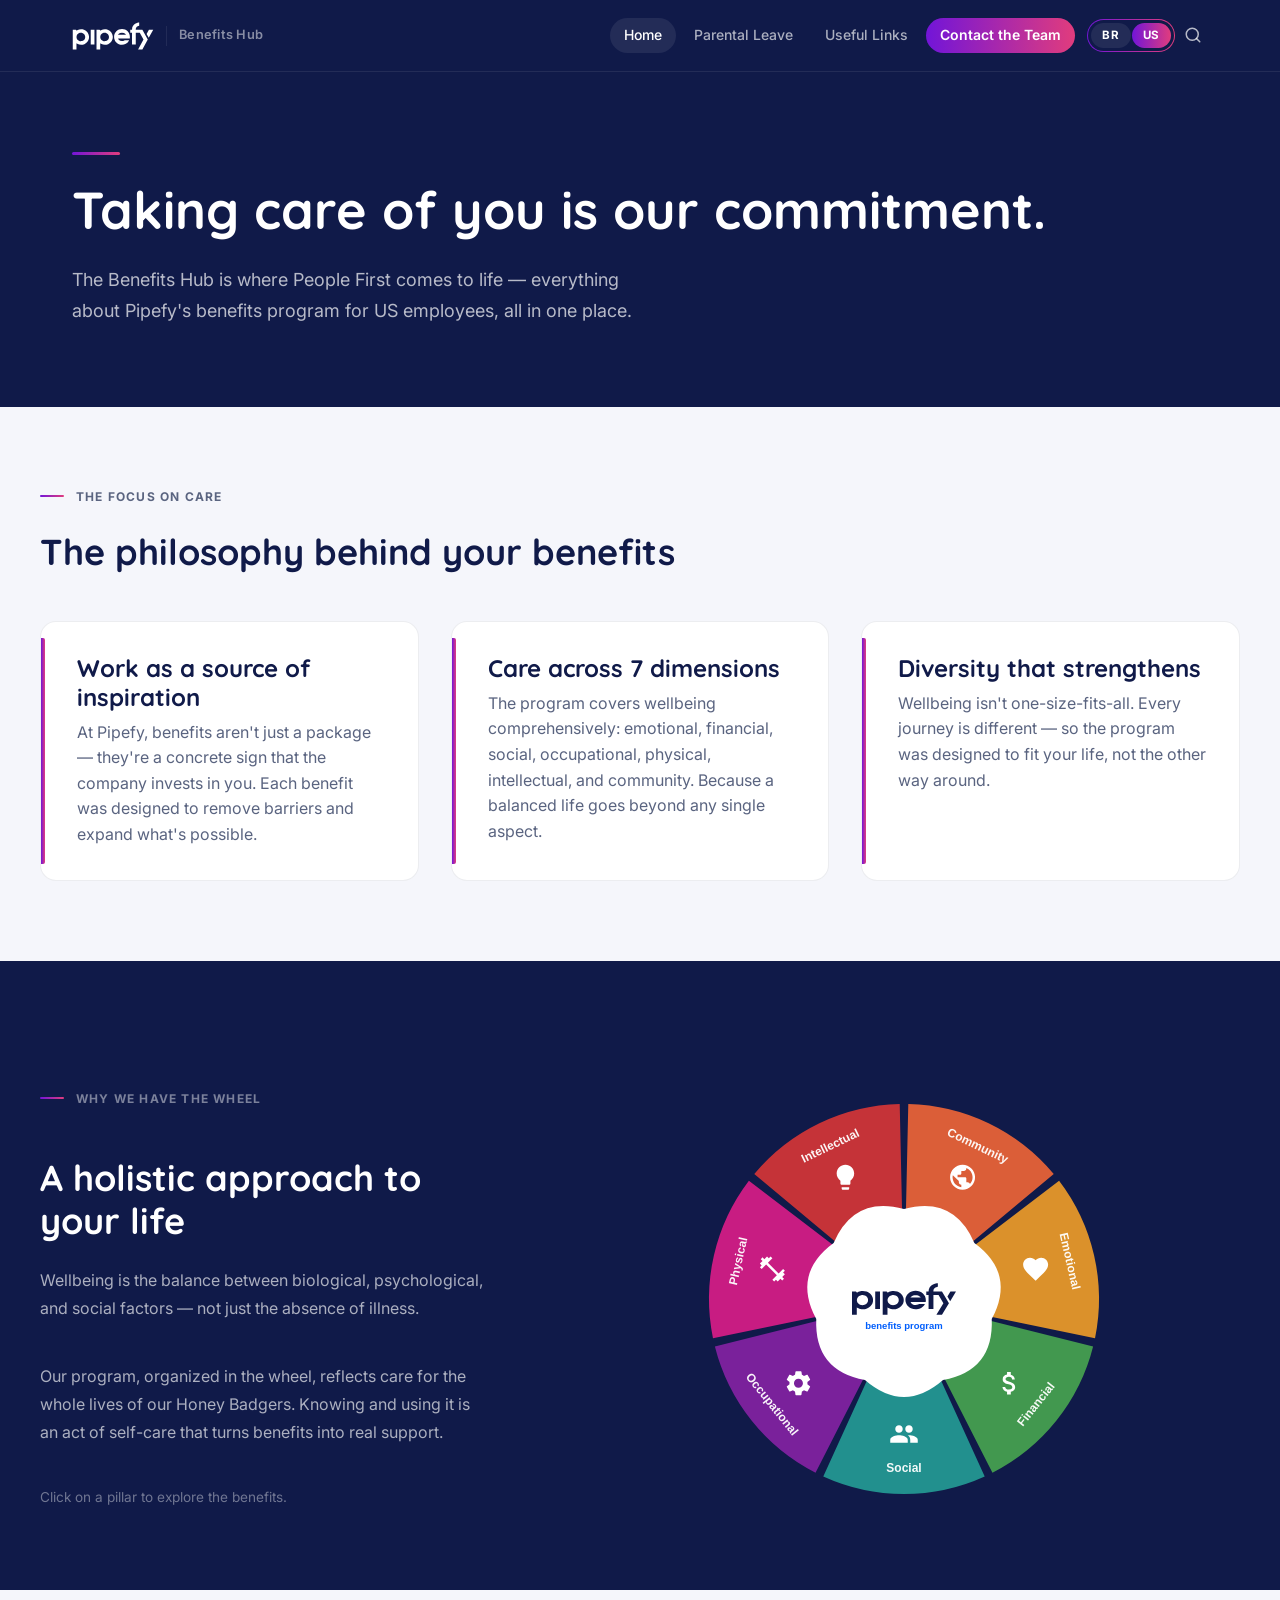
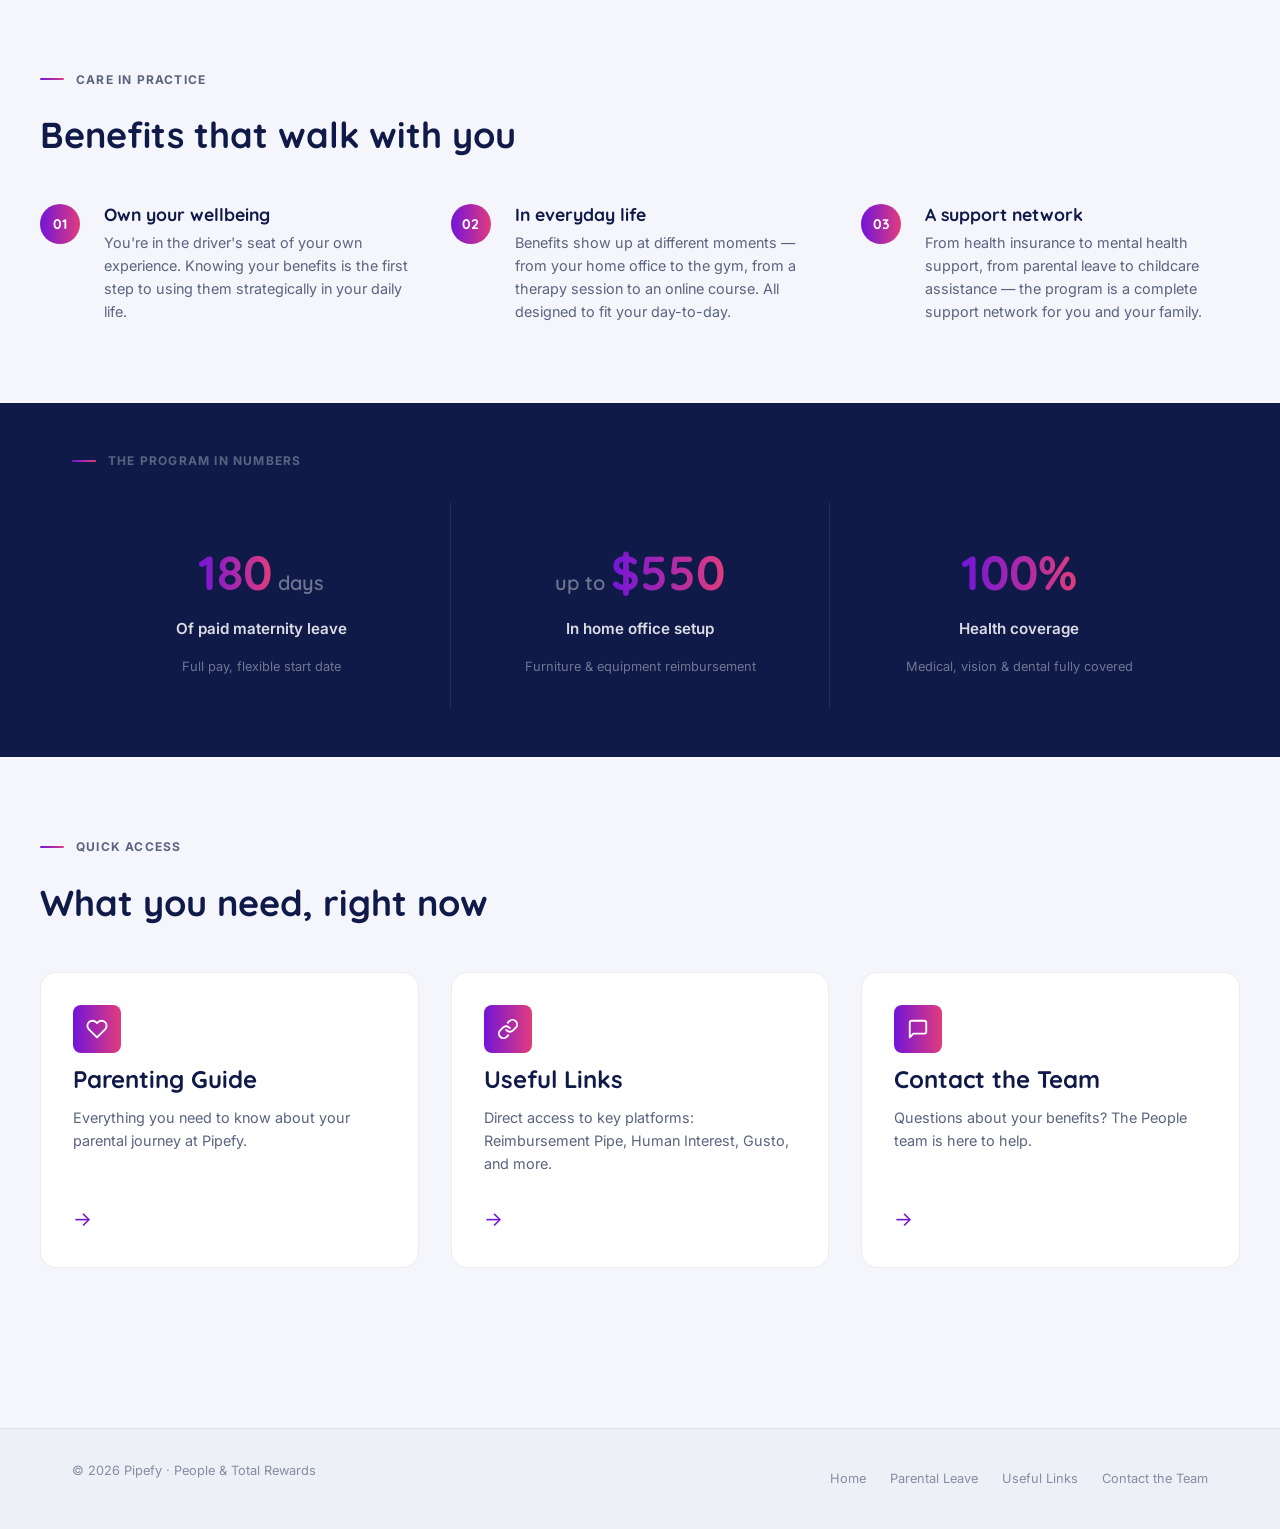
==== commit e0e7c732: "Ajuste do toggle" ====
--- a/us/index.html
+++ b/us/index.html
@@ -124,8 +124,8 @@
             <div class="card-link-icon" aria-hidden="true">
               <svg width="22" height="22" viewBox="0 0 24 24" fill="none" stroke="white" stroke-width="2" stroke-linecap="round" stroke-linejoin="round"><path d="M20.84 4.61a5.5 5.5 0 0 0-7.78 0L12 5.67l-1.06-1.06a5.5 5.5 0 0 0-7.78 7.78l1.06 1.06L12 21.23l7.78-7.78 1.06-1.06a5.5 5.5 0 0 0 0-7.78z"/></svg>
             </div>
-            <h3>Parental Leave Guide</h3>
-            <p>Everything you need to know about your parental leave journey at Pipefy.</p>
+            <h3>Parenting Guide</h3>
+            <p>Everything you need to know about your parental journey at Pipefy.</p>
             <span class="card-link-arrow" aria-hidden="true">→</span>
           </a>
           <a href="useful-links.html" class="card card-link">
--- a/css/style.css
+++ b/css/style.css
@@ -300,4 +300,93 @@
 
 .pilar-footer-nav { margin-top: var(--space-xl); padding-top: var(--space-lg); border-top: 1px solid var(--border-subtle); }
 .pilar-footer-nav a { font-size: 0.875rem; font-weight: 600; color: var(--text-secondary); text-decoration: none; display: inline-flex; align-items: center; gap: 0.4rem; transition: color var(--transition); }
-.pilar-footer-nav a:hover { color: var(--color-primary); }+.pilar-footer-nav a:hover { color: var(--color-primary); }
+
+/* ================================================
+   HEADER SEARCH (Correções)
+   ================================================ */
+
+.search-toggle {
+  background-color: transparent; /* Substitua 'none' por 'transparent' */
+  border: none;
+  appearance: none;         /* Reseta estilos nativos do navegador */
+  -webkit-appearance: none; /* Reseta estilos no Safari/Chrome */
+  cursor: pointer;
+  padding: 0.35rem;
+  display: flex;
+  align-items: center;
+  justify-content: center;
+  border-radius: 6px;
+  transition: color 0.2s, background-color 0.2s;
+}
+
+.search-toggle:hover {
+  background-color: rgba(255, 255, 255, 0.1);
+}
+
+.search-toggle:focus-visible {
+  outline: 2px solid var(--color-primary);
+  outline-offset: 2px;
+}
+
+.search-toggle svg {
+  width: 18px;
+  height: 18px;
+  stroke: rgba(255, 255, 255, 0.7); /* Força a cor clara na lupa */
+  fill: none;
+  stroke-width: 2;
+  stroke-linecap: round;
+  transition: stroke 0.2s;
+}
+
+.search-toggle:hover svg {
+  stroke: #ffffff; /* Lupa fica 100% branca no hover */
+}
+
+/* REGION SWITCHER */
+.region-switcher {
+  display: flex;
+  align-items: center;
+  /* Gradiente na borda usando background-clip */
+  background:
+    linear-gradient(var(--bg-dark), var(--bg-dark)) padding-box,
+    var(--gradient) border-box;
+  border: 1px solid transparent;
+  border-radius: 20px;
+  padding: 3px;
+  gap: 1px;
+  flex-shrink: 0;
+  margin-left: 0.5rem;
+}
+
+/* (0,2,0) — supera .site-nav a (0,1,1) */
+.site-nav .region-btn {
+  font-size: 0.72rem;
+  font-weight: 700;
+  color: rgba(255,255,255,0.5);
+  padding: 0.22rem 0.7rem;
+  border-radius: 14px;
+  text-decoration: none;
+  transition: color .2s, background .2s;
+  line-height: 1.5;
+  letter-spacing: 0.04em;
+  white-space: nowrap;
+  background: transparent;
+}
+
+.site-nav .region-btn:hover:not(.region-btn--active) {
+  color: rgba(255,255,255,0.85);
+  background: rgba(255,255,255,0.08);
+}
+
+.site-nav .region-btn--active {
+  background: var(--gradient);
+  color: #fff;
+  cursor: default;
+  pointer-events: none;
+}
+
+.site-nav .region-btn:focus-visible {
+  outline: 2px solid rgba(255,255,255,0.6);
+  outline-offset: 2px;
+}
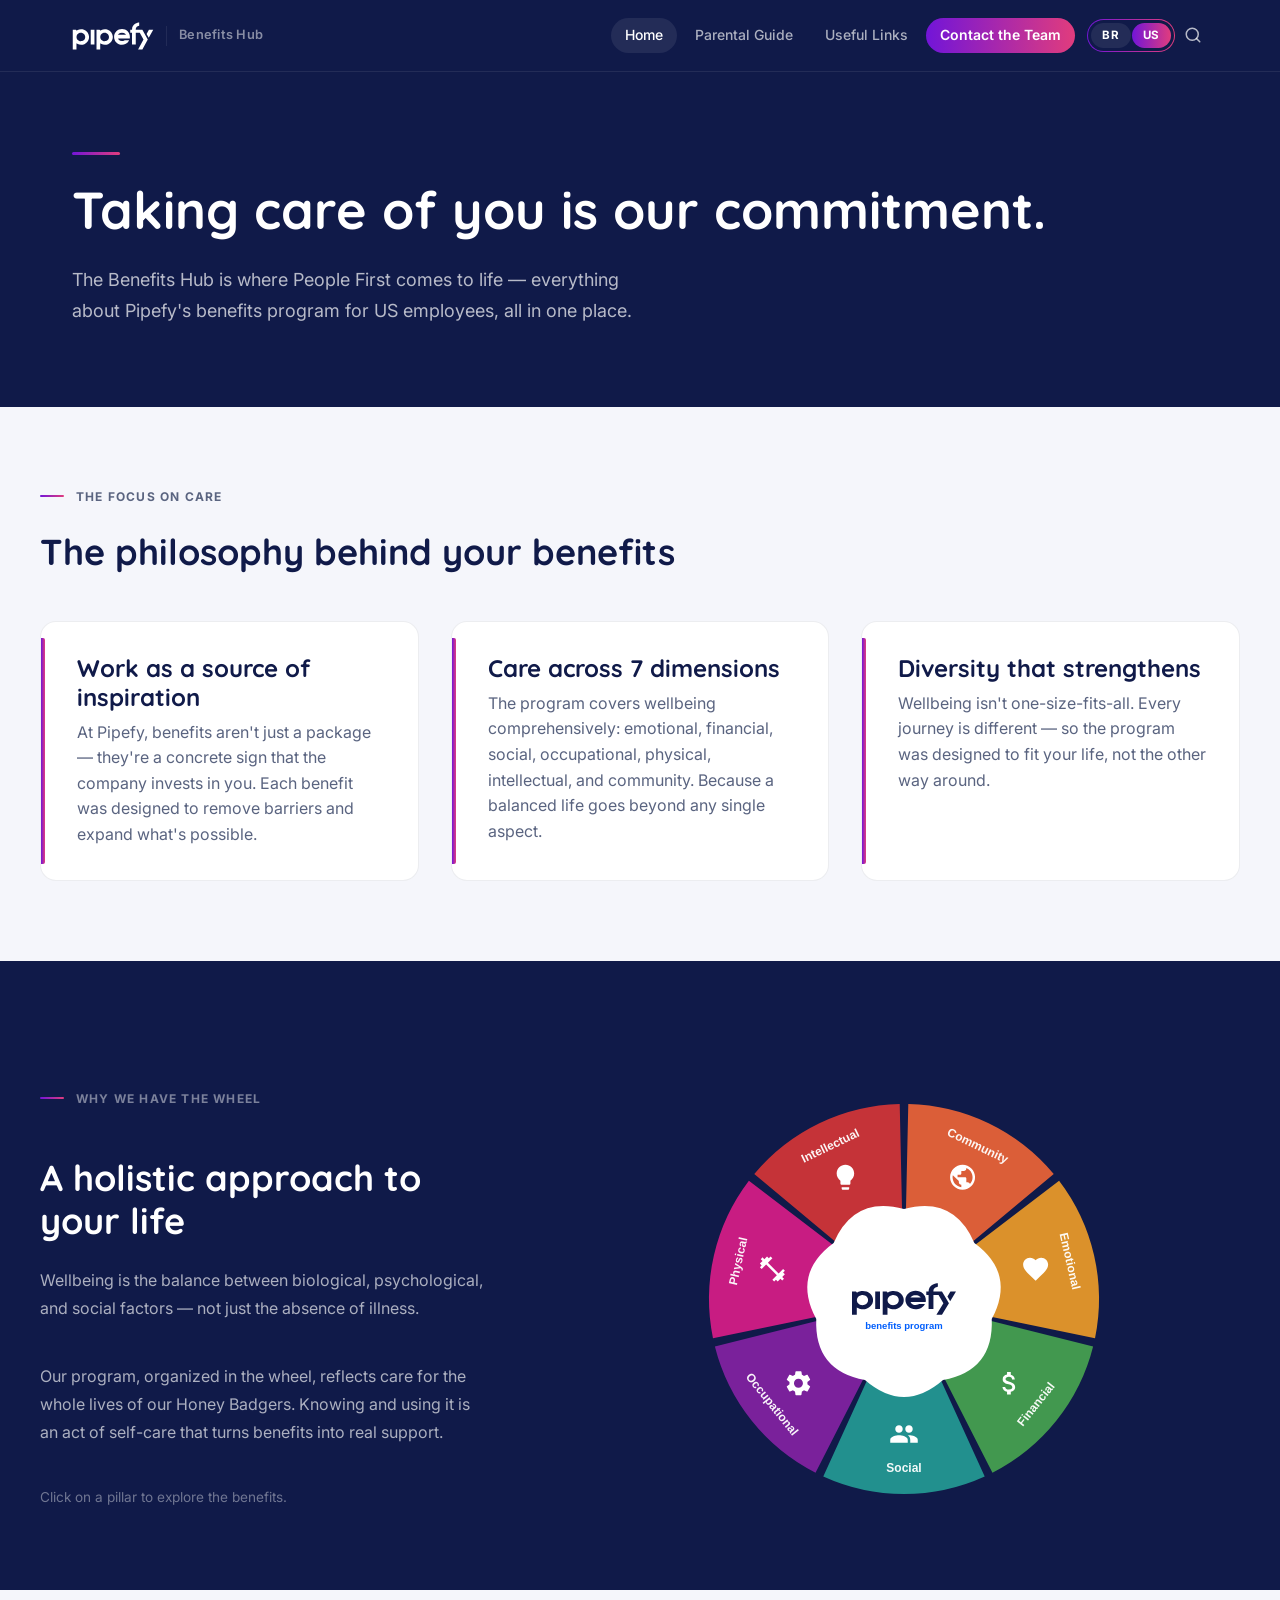
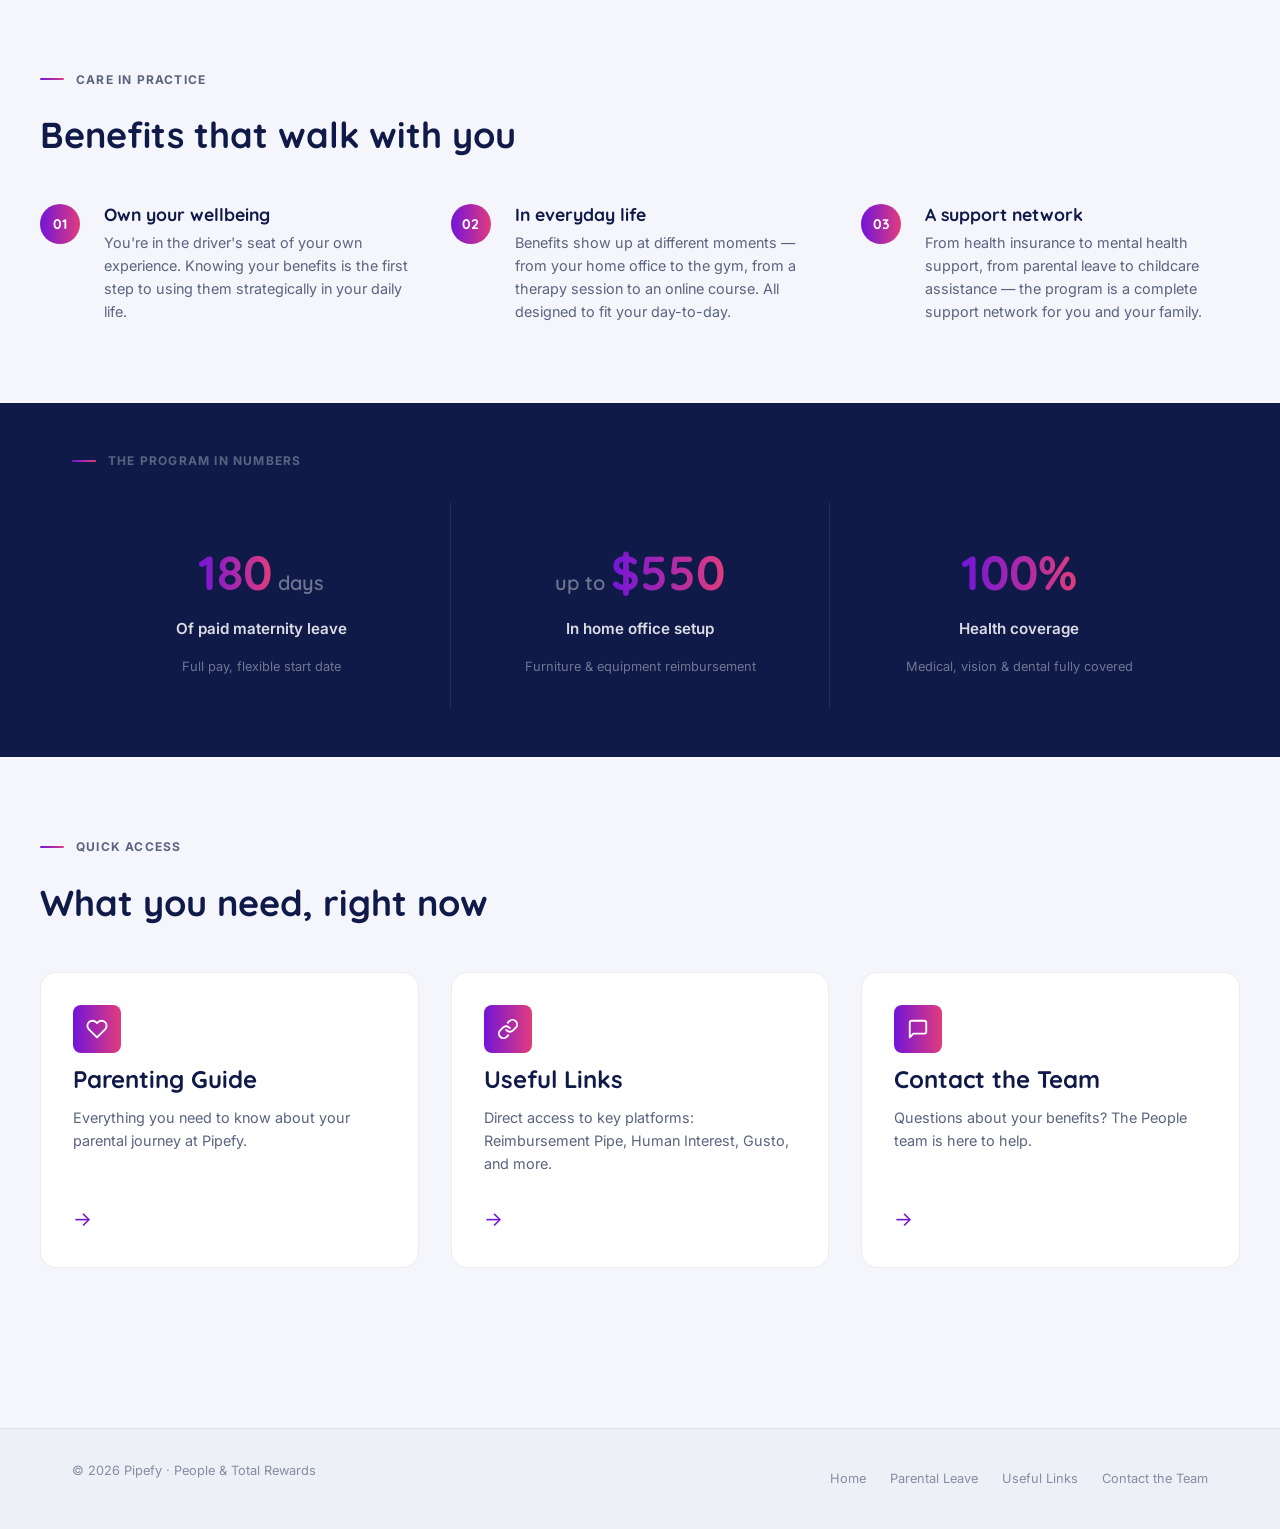
==== commit d8dbf922: "Ajuste parental guide" ====
--- a/us/index.html
+++ b/us/index.html
@@ -120,7 +120,7 @@
         <div class="section-label">Quick Access</div>
         <h2 id="access-title">What you need, right now</h2>
         <div class="grid-3">
-          <a href="parental-leave.html" class="card card-link">
+          <a href="parental-guide.html" class="card card-link">
             <div class="card-link-icon" aria-hidden="true">
               <svg width="22" height="22" viewBox="0 0 24 24" fill="none" stroke="white" stroke-width="2" stroke-linecap="round" stroke-linejoin="round"><path d="M20.84 4.61a5.5 5.5 0 0 0-7.78 0L12 5.67l-1.06-1.06a5.5 5.5 0 0 0-7.78 7.78l1.06 1.06L12 21.23l7.78-7.78 1.06-1.06a5.5 5.5 0 0 0 0-7.78z"/></svg>
             </div>
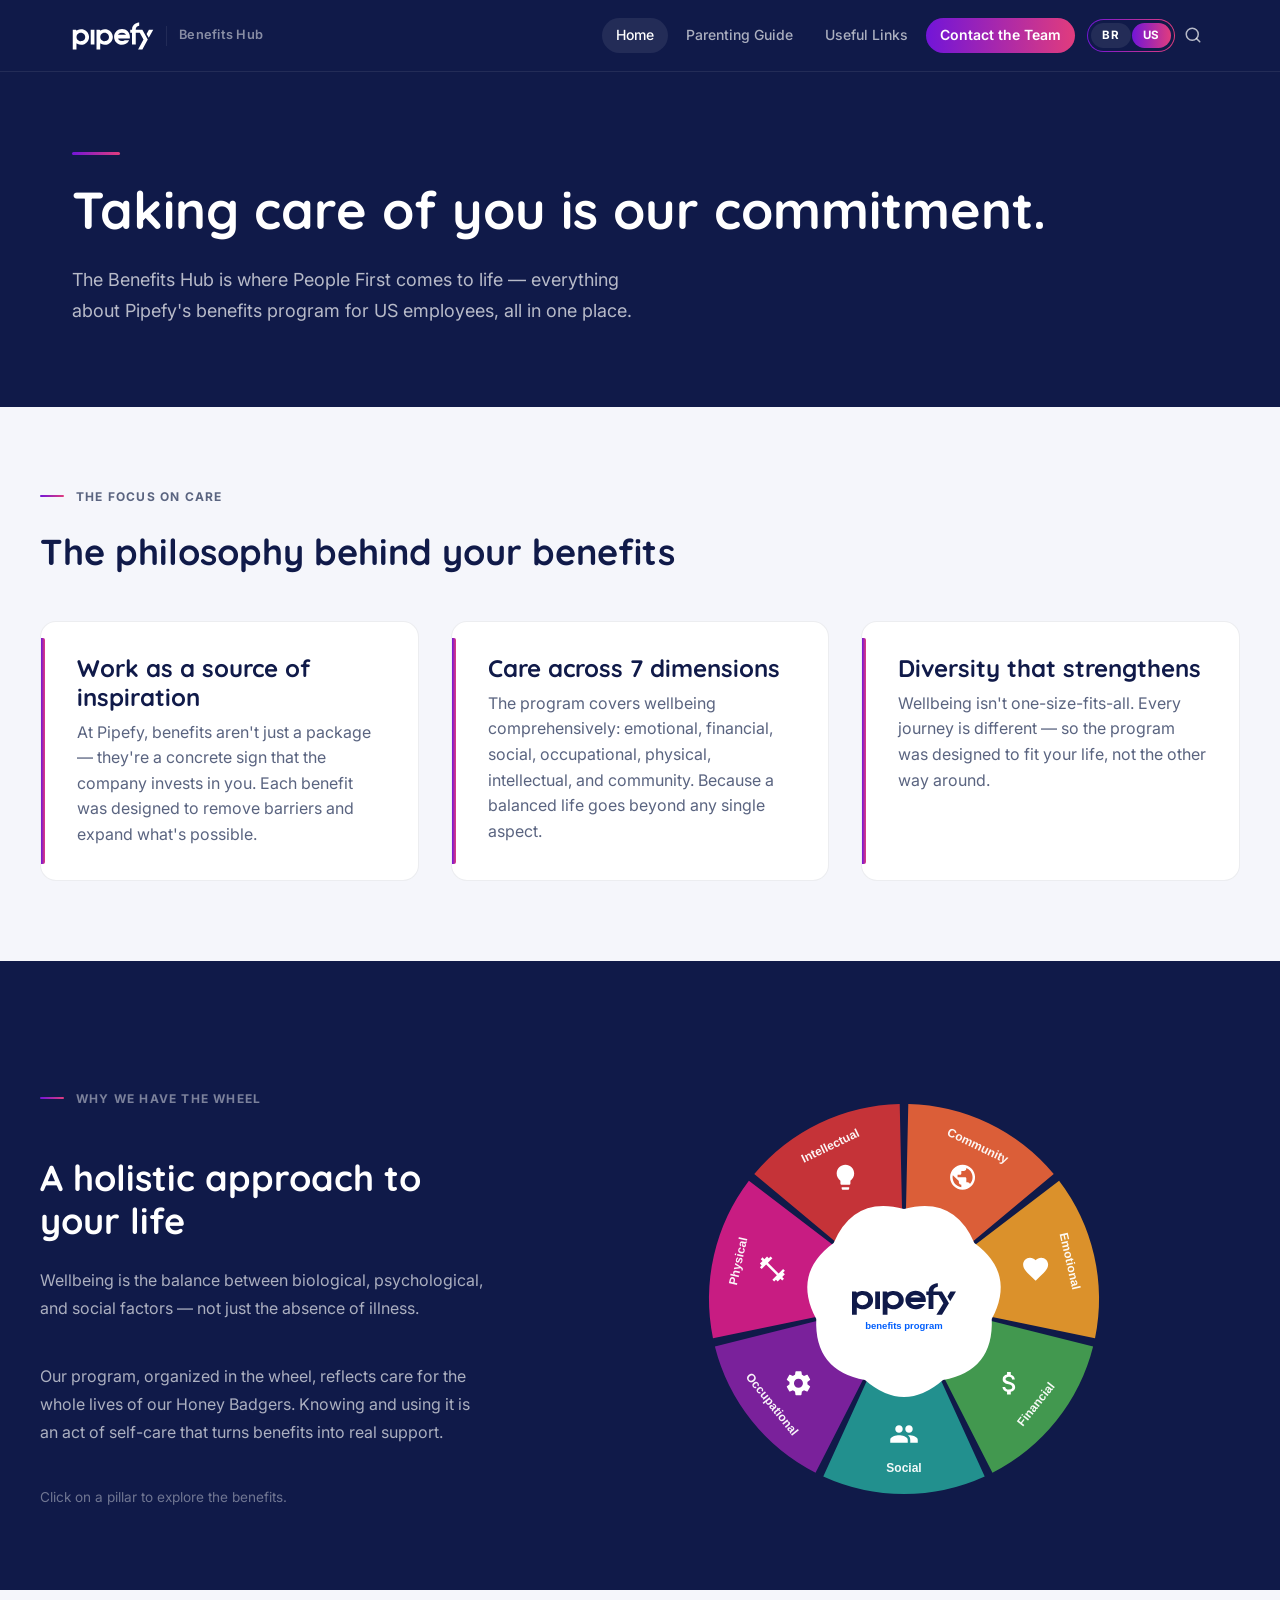
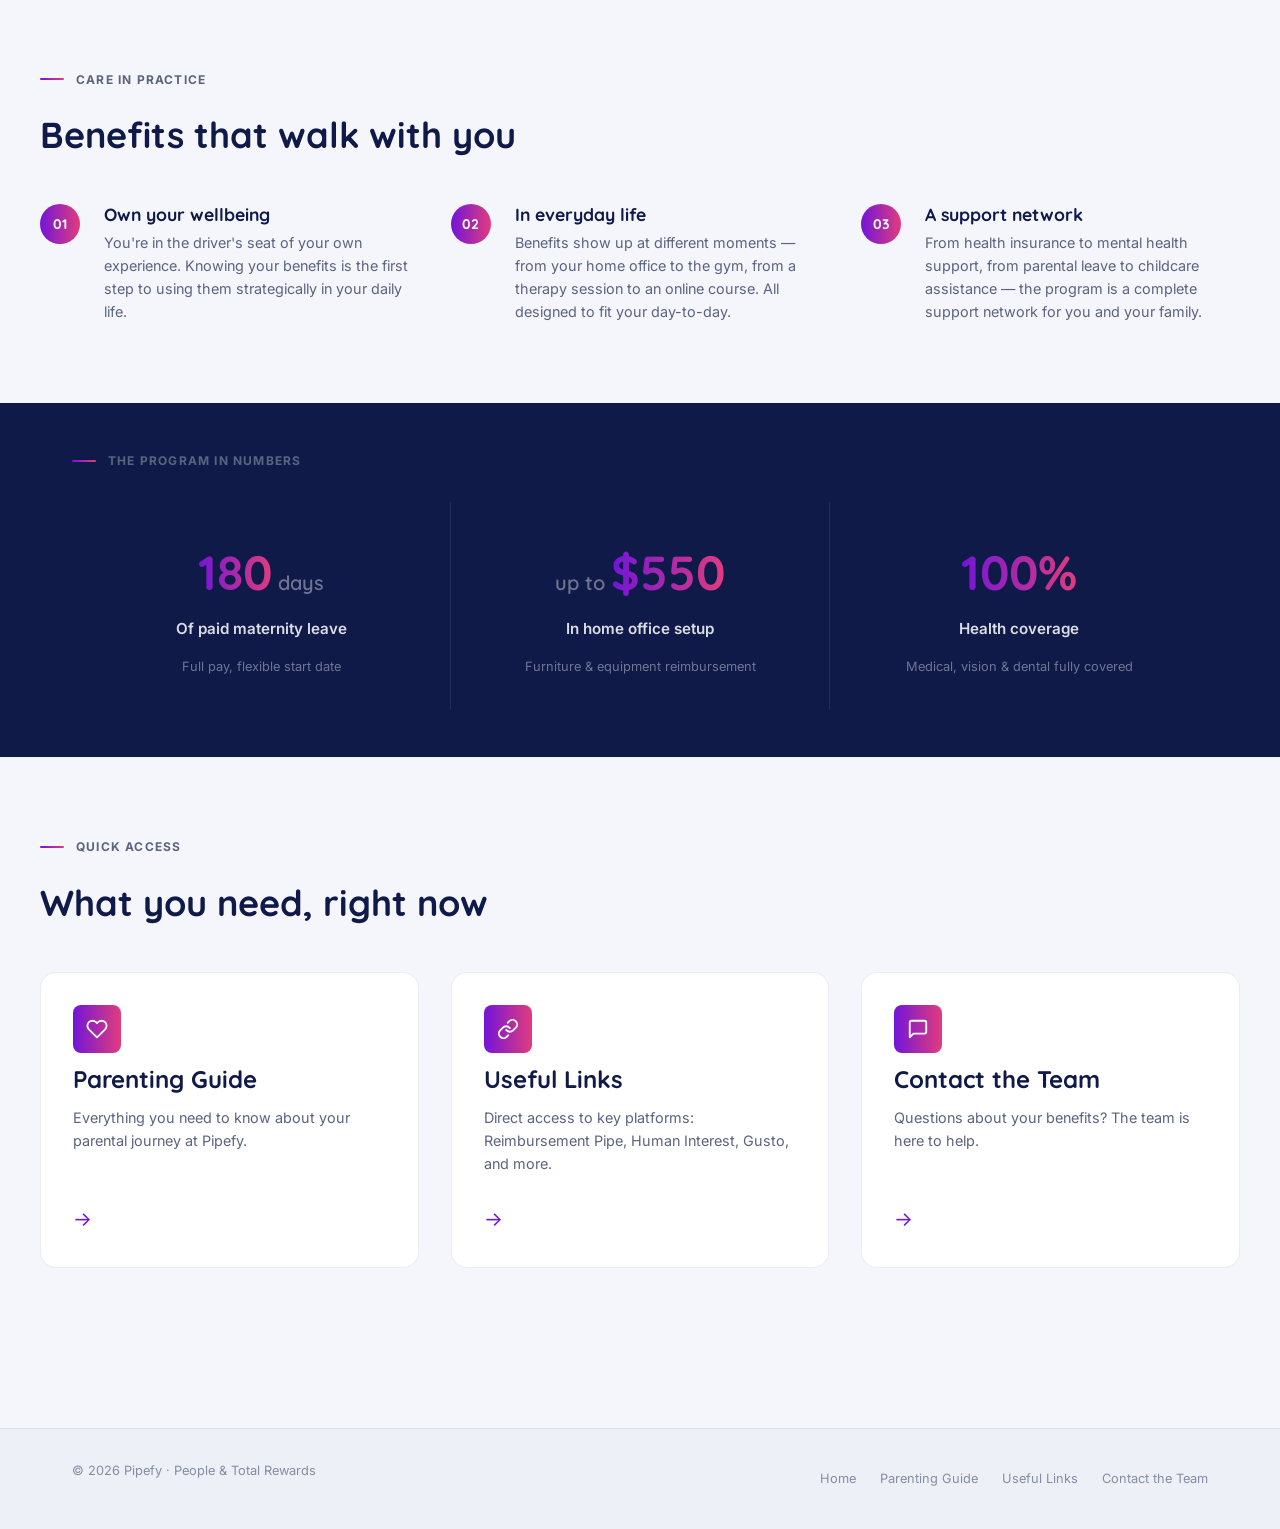
==== commit bb1ab561: "Ajuste de escrita" ====
--- a/us/index.html
+++ b/us/index.html
@@ -120,7 +120,7 @@
         <div class="section-label">Quick Access</div>
         <h2 id="access-title">What you need, right now</h2>
         <div class="grid-3">
-          <a href="parental-guide.html" class="card card-link">
+          <a href="parenting-guide.html" class="card card-link">
             <div class="card-link-icon" aria-hidden="true">
               <svg width="22" height="22" viewBox="0 0 24 24" fill="none" stroke="white" stroke-width="2" stroke-linecap="round" stroke-linejoin="round"><path d="M20.84 4.61a5.5 5.5 0 0 0-7.78 0L12 5.67l-1.06-1.06a5.5 5.5 0 0 0-7.78 7.78l1.06 1.06L12 21.23l7.78-7.78 1.06-1.06a5.5 5.5 0 0 0 0-7.78z"/></svg>
             </div>
@@ -141,7 +141,7 @@
               <svg width="22" height="22" viewBox="0 0 24 24" fill="none" stroke="white" stroke-width="2" stroke-linecap="round" stroke-linejoin="round"><path d="M21 15a2 2 0 0 1-2 2H7l-4 4V5a2 2 0 0 1 2-2h14a2 2 0 0 1 2 2z"/></svg>
             </div>
             <h3>Contact the Team</h3>
-            <p>Questions about your benefits? The People team is here to help.</p>
+            <p>Questions about your benefits? The team is here to help.</p>
             <span class="card-link-arrow" aria-hidden="true">→</span>
           </a>
         </div>
--- a/css/style.css
+++ b/css/style.css
@@ -389,4 +389,26 @@
 .site-nav .region-btn:focus-visible {
   outline: 2px solid rgba(255,255,255,0.6);
   outline-offset: 2px;
+}
+
+.header-search          { display: flex; align-items: center; gap: 0.5rem; }
+.header-search-form     { display: flex; align-items: center; gap: 0.4rem; }
+.header-search-form[hidden] { display: none; }
+
+.header-search-input {
+  background: rgba(255,255,255,.12);
+  border: 1px solid rgba(255,255,255,.25);
+  color: #fff;
+  border-radius: 6px;
+  padding: .35rem .75rem;
+  font-size: .85rem;
+  font-family: inherit;
+  width: 200px;
+  transition: background .2s, border-color .2s;
+}
+.header-search-input::placeholder { color: rgba(255,255,255,.5); }
+.header-search-input:focus {
+  outline: none;
+  background: rgba(255,255,255,.18);
+  border-color: rgba(255,255,255,.5);
 }
